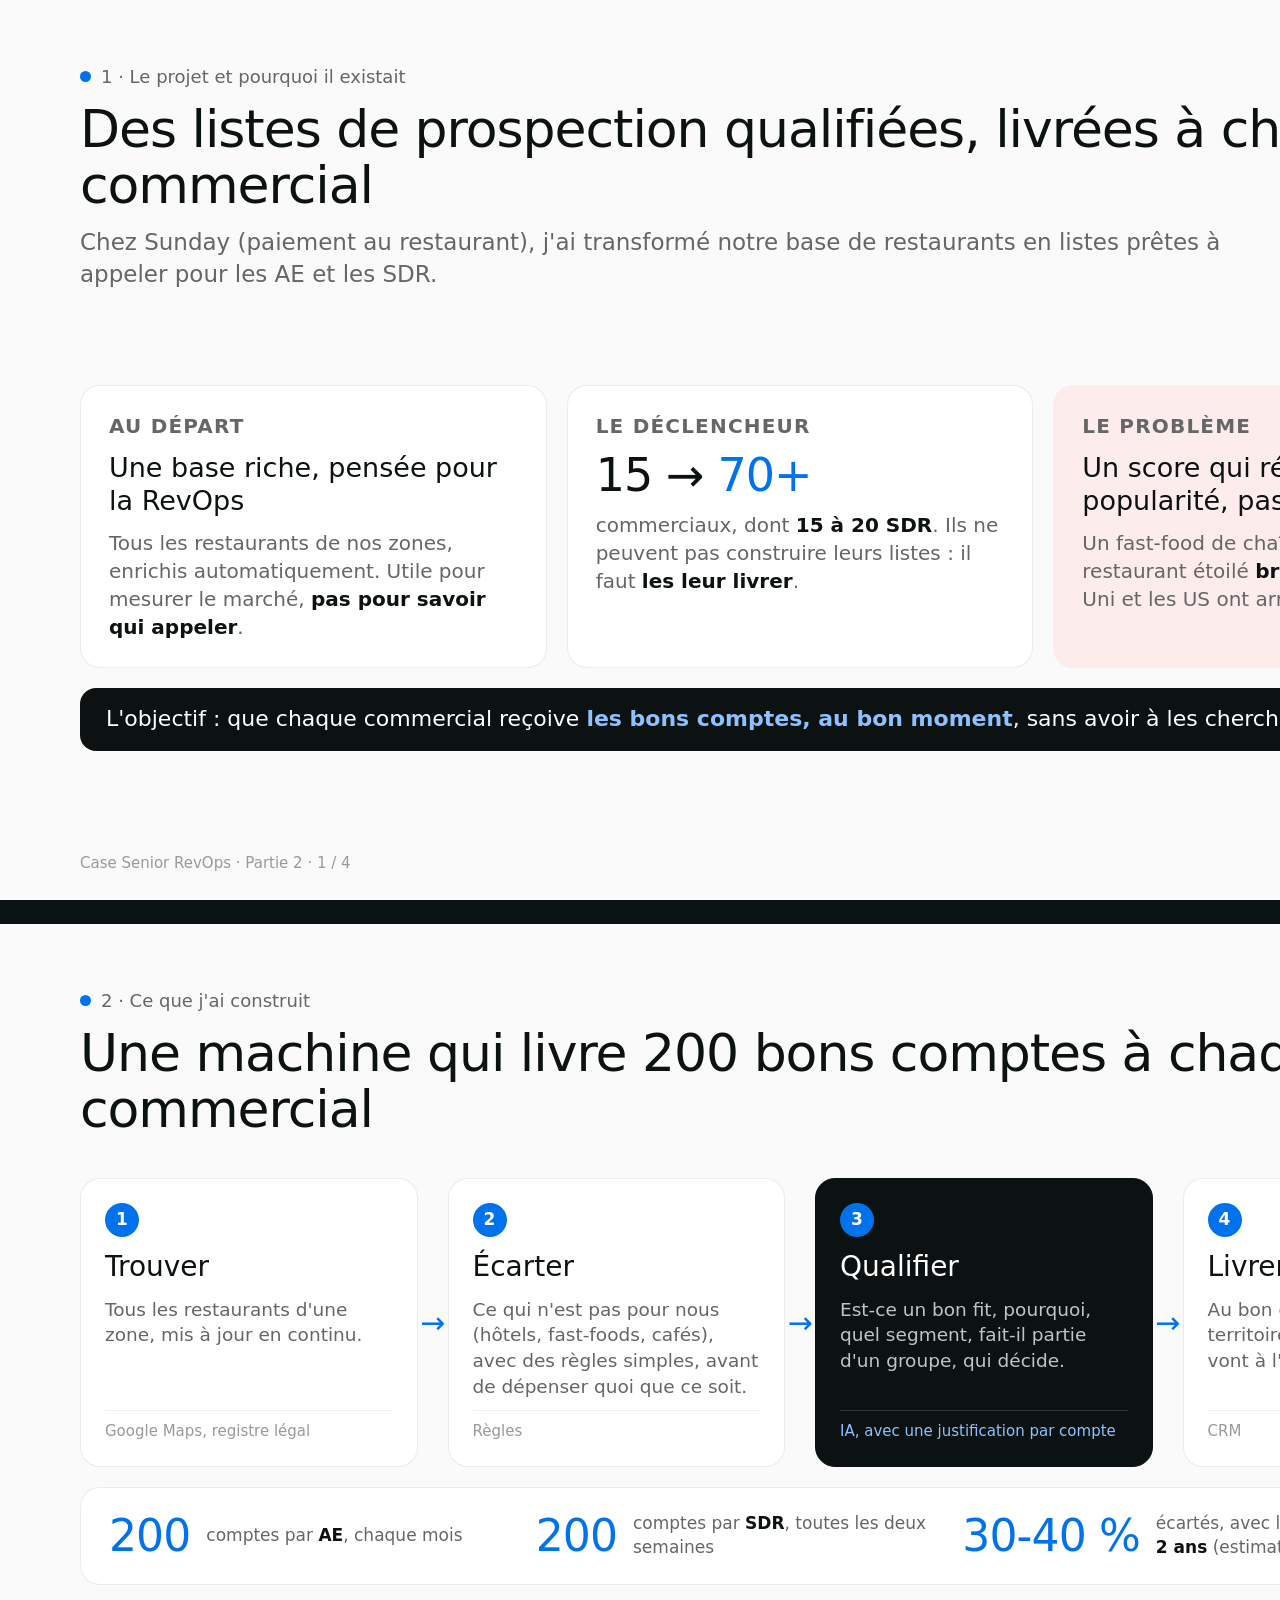
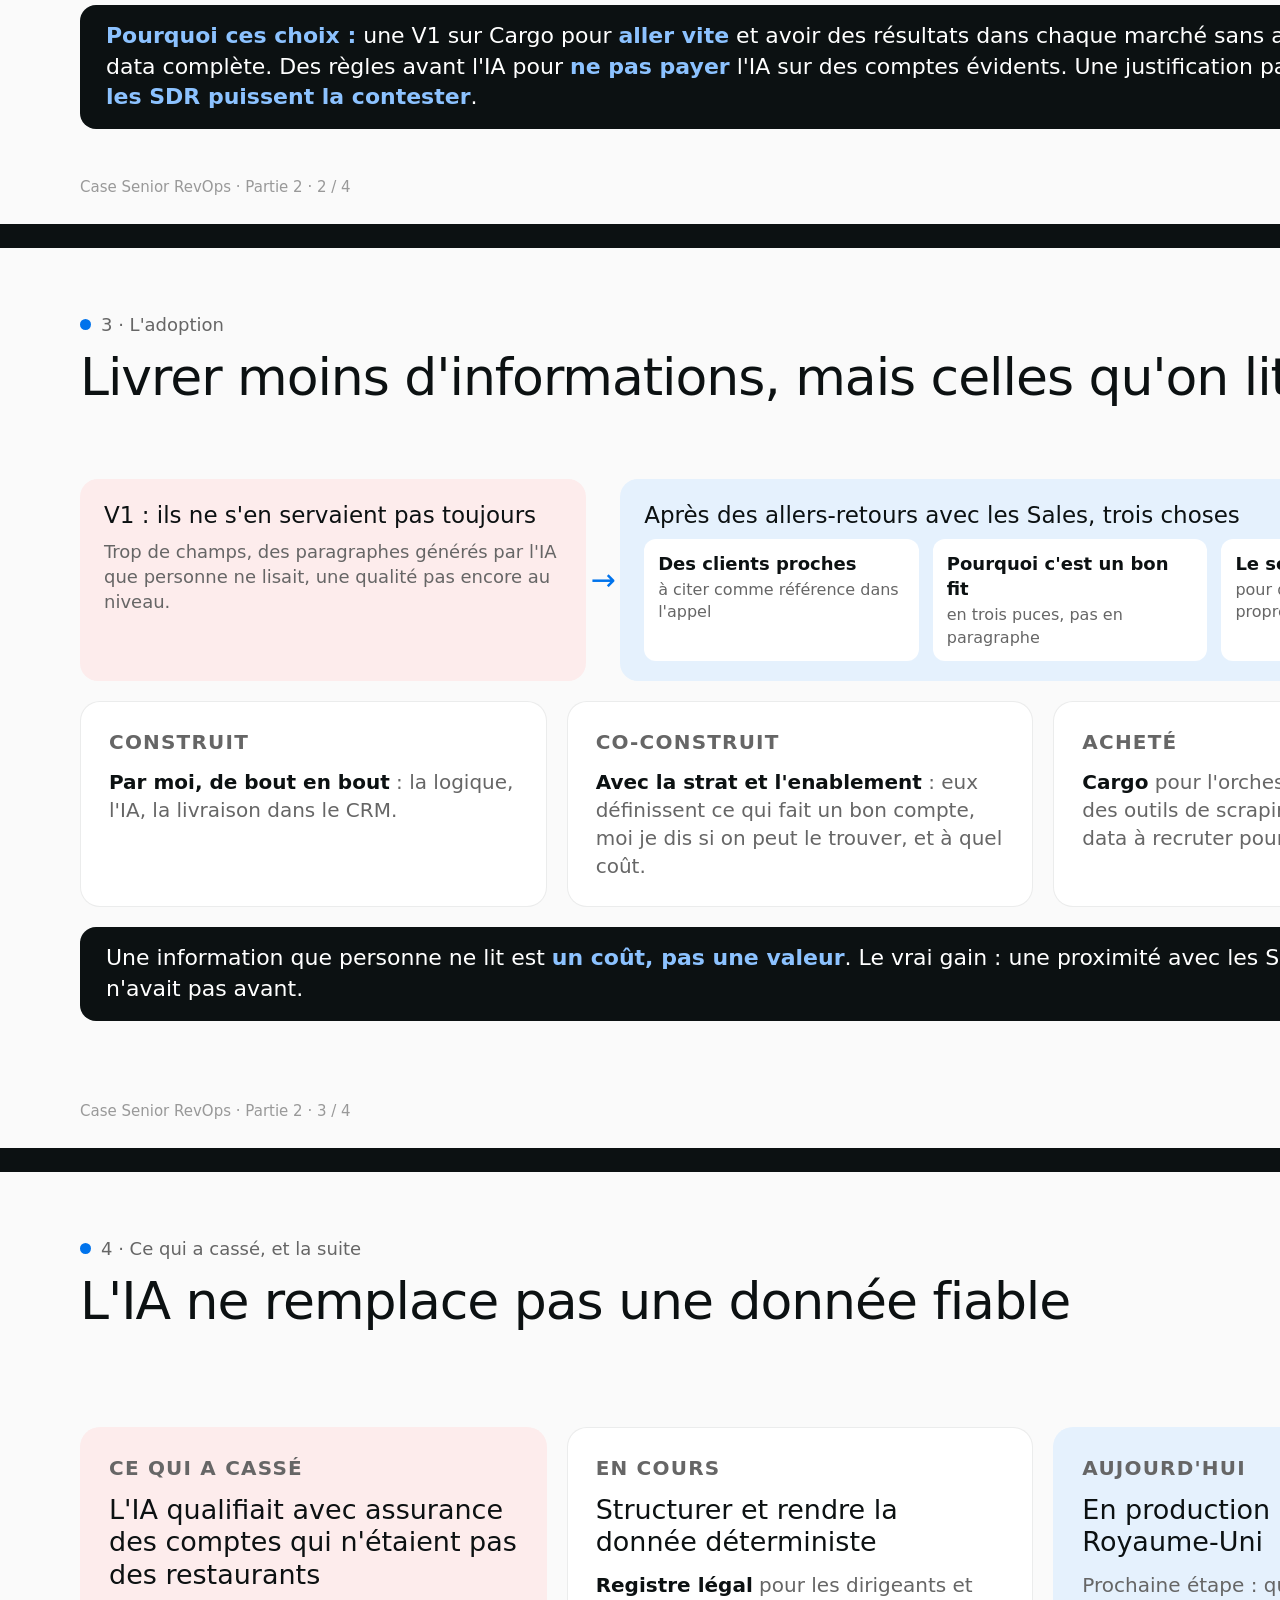
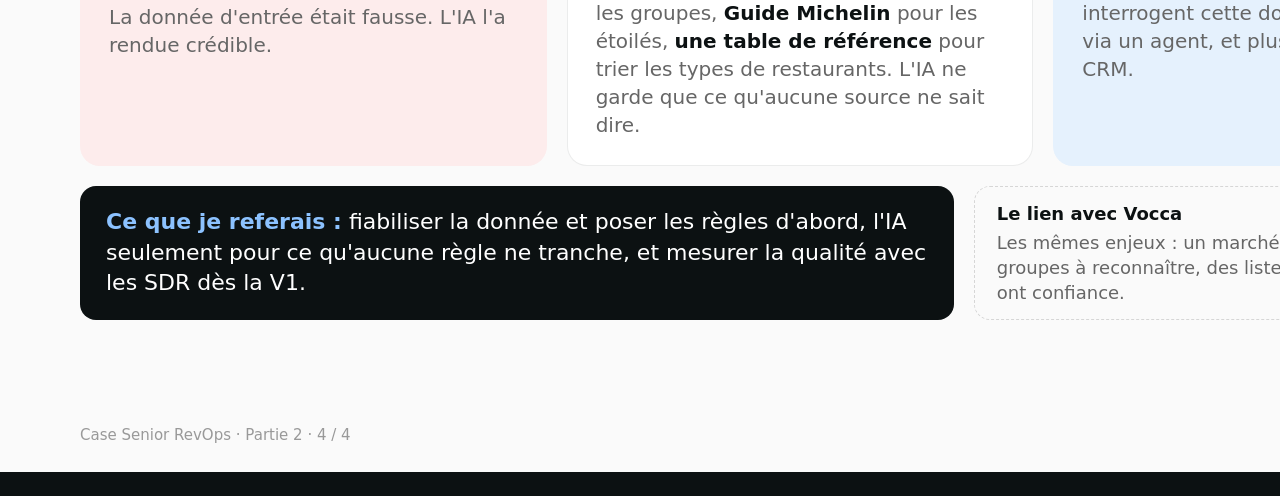
==== web/partie2.html @ 8e400aa2 "Part 2: support slides for a project I ran Four slides in French (why, what was built, adoption, wha" ====
<!doctype html>
<html lang="fr">
<head>
<meta charset="utf-8">
<meta name="viewport" content="width=device-width, initial-scale=1">
<meta name="robots" content="noindex, nofollow">
<title>Partie 2 · Listes qualifiées</title>
<link rel="stylesheet" href="https://api.fontshare.com/v2/css?f[]=satoshi@400,500,700&display=swap">
<style>
/* Same tokens as the Part 1 deck (web/style.css), inlined so this file stands alone.
   Fixed 1600x900 pages so the PDF export is one slide per page. */
:root {
  color-scheme: light;
  --brand: #0073ec; --brand-soft: #e5f1fd; --page: #fafafa; --surface: #ffffff;
  --text-primary: #0c1112; --text-secondary: #666666; --text-muted: #999999;
  --grid: #efefef; --axis: #d6d6d6; --border: rgba(12, 17, 18, 0.08);
  --good: #0ca30c; --critical: #d03b3b; --neutral-chip: #f3f4f5;
  --font-display: "Satoshi", system-ui, -apple-system, "Segoe UI", sans-serif;
  --font-body: system-ui, -apple-system, "Segoe UI", sans-serif;
}
@page { size: 1600px 900px; margin: 0; }
* { box-sizing: border-box; }
body { margin: 0; background: #0c1112; font-family: var(--font-body); color: var(--text-primary); line-height: 1.4; }
.slide { width: 1600px; height: 900px; margin: 0 auto 24px; background: var(--page); position: relative; overflow: hidden;
  padding: 64px 80px 72px; display: flex; flex-direction: column; break-after: page; }
@media print { body { background: var(--page); } .slide { margin: 0; } }
.kicker { font-size: 18px; color: var(--text-secondary); margin: 0 0 12px; display: flex; align-items: center; gap: 10px; }
.kicker::before { content: ""; width: 11px; height: 11px; border-radius: 50%; background: var(--brand); }
h2 { font-family: var(--font-display); font-weight: 500; font-size: 52px; letter-spacing: -0.02em; margin: 0; line-height: 1.08; }
.sub { font-size: 23px; color: var(--text-secondary); margin: 12px 0 0; max-width: 1200px; }
.body { flex: 1; display: flex; flex-direction: column; justify-content: center; min-height: 0; padding-top: 18px; gap: 20px; }
.footer { position: absolute; left: 80px; bottom: 26px; font-size: 15px; color: var(--text-muted); }
.panel { background: var(--surface); border: 1px solid var(--border); border-radius: 20px; padding: 24px 28px; }
.panel h3 { margin: 0 0 14px; font-family: var(--font-display); font-weight: 500; font-size: 26px; }
.label { font-size: 15px; font-weight: 600; color: var(--text-secondary); text-transform: uppercase; letter-spacing: 0.06em; margin: 0 0 10px; }
ul.clean { list-style: none; margin: 0; padding: 0; display: flex; flex-direction: column; gap: 10px; font-size: 19px; }
ul.clean li { padding-left: 22px; position: relative; }
ul.clean li::before { content: ""; position: absolute; left: 2px; top: 10px; width: 8px; height: 8px; border-radius: 50%; background: var(--axis); }
ul.clean li span { color: var(--text-secondary); }
.takeaway { padding: 16px 26px; border-radius: 16px; background: var(--text-primary); color: #fff; font-size: 22px; }
.takeaway b { color: #8cc2ff; font-weight: 600; }
.num { font-family: var(--font-display); font-size: 58px; font-weight: 500; letter-spacing: -0.02em; line-height: 1; }
.grid3 { display: grid; grid-template-columns: repeat(3, 1fr); gap: 20px; }

/* Slide 1 */
.s1 { display: grid; grid-template-columns: 1.15fr 0.85fr 1.1fr; gap: 20px; }
.growth { display: flex; flex-direction: column; gap: 14px; justify-content: center; }
.growth .row { display: flex; align-items: baseline; gap: 14px; }
.growth .arrow { color: var(--brand); font-size: 40px; }
.growth .num.to { color: var(--brand); }
.growth p { margin: 0; font-size: 19px; color: var(--text-secondary); }
.versus { display: grid; grid-template-columns: 1fr 1fr; gap: 12px; margin-top: 6px; }
.tier { border-radius: 14px; padding: 14px 16px; border: 1px solid var(--border); font-size: 17px; }
.tier b { display: block; font-family: var(--font-display); font-size: 21px; font-weight: 500; margin-bottom: 4px; }
.tier .badge { display: inline-block; font-size: 14px; font-weight: 700; padding: 3px 10px; border-radius: 999px; margin-bottom: 8px; }
.gold .badge { background: #fff3cf; color: #8a6200; }
.bronze .badge { background: #f6e3d6; color: #8a4a1f; }
.tier span { color: var(--text-secondary); }
.verdict { margin: 12px 0 0; font-size: 18px; color: var(--critical); font-weight: 600; }

/* Slide 2 */
.pipe { display: grid; grid-template-columns: 0.8fr 34px 0.75fr 34px 1.55fr 34px 0.95fr; align-items: stretch; }
.pipe .arrow { display: grid; place-items: center; color: var(--brand); font-size: 30px; }
.box { background: var(--surface); border: 1px solid var(--border); border-radius: 18px; padding: 20px 22px; display: flex; flex-direction: column; gap: 10px; }
.box h3 { margin: 0; font-family: var(--font-display); font-weight: 500; font-size: 23px; }
.box .tag { font-size: 14px; color: var(--text-secondary); text-transform: uppercase; letter-spacing: 0.06em; }
.box.core { background: var(--text-primary); color: #fff; border-color: var(--text-primary); }
.box.core .tag { color: #8cc2ff; }
.chips { display: flex; flex-wrap: wrap; gap: 7px; }
.chip { font-size: 16px; padding: 5px 12px; border-radius: 999px; background: var(--neutral-chip); }
.steps { list-style: none; margin: 0; padding: 0; display: flex; flex-direction: column; gap: 11px; }
.steps li { display: flex; gap: 12px; align-items: flex-start; font-size: 18px; }
.steps li i { font-style: normal; width: 28px; height: 28px; border-radius: 50%; background: var(--brand); color: #fff; display: grid; place-items: center; font-size: 15px; font-weight: 700; flex: none; }
.steps li b { font-weight: 600; display: block; }
.steps li span { font-size: 15.5px; color: rgba(255,255,255,0.72); }
.route { border-radius: 14px; padding: 12px 16px; font-size: 16px; border: 1px solid var(--border); }
.route b { display: block; font-size: 18px; margin-bottom: 2px; }
.route span { color: var(--text-secondary); }
.route.ent { background: var(--brand-soft); border-color: transparent; }
.route.pool { background: #e6f5e6; border-color: transparent; }
.route.back { background: var(--neutral-chip); border-color: transparent; }
.facts { display: grid; grid-template-columns: 1fr 1fr 1.3fr; gap: 20px; }
.fact { display: flex; gap: 16px; align-items: center; }
.fact .num { font-size: 44px; color: var(--brand); white-space: nowrap; }
.fact p { margin: 0; font-size: 17px; color: var(--text-secondary); }
.fact p b { color: var(--text-primary); }

/* Slide 3 */
.who { display: grid; grid-template-columns: repeat(3, 1fr); gap: 20px; }
.who .panel { display: flex; flex-direction: column; gap: 10px; }
.who .panel p { margin: 0; font-size: 19px; color: var(--text-secondary); }
.who .panel p b { color: var(--text-primary); }
.who .cost { margin-top: auto; font-family: var(--font-display); font-size: 30px; font-weight: 500; }
.who .cost span { display: block; font-family: var(--font-body); font-size: 16px; color: var(--text-secondary); font-weight: 400; }
.adopt { display: grid; grid-template-columns: 0.9fr 34px 1.6fr; align-items: stretch; }
.adopt .arrow { display: grid; place-items: center; color: var(--brand); font-size: 30px; }
.before { background: #fdecec; border-radius: 18px; padding: 20px 24px; }
.before h3, .after h3 { margin: 0 0 8px; font-family: var(--font-display); font-weight: 500; font-size: 23px; }
.before p { margin: 0; font-size: 18px; color: var(--text-secondary); }
.after { background: var(--brand-soft); border-radius: 18px; padding: 20px 24px; }
.kept { display: grid; grid-template-columns: repeat(3, 1fr); gap: 14px; }
.kept div { background: var(--surface); border-radius: 12px; padding: 12px 14px; font-size: 16px; color: var(--text-secondary); }
.kept div b { display: block; color: var(--text-primary); font-size: 18px; margin-bottom: 3px; }

/* Slide 4 */
.s4 { display: grid; grid-template-columns: 1fr 1.25fr 0.85fr; gap: 20px; }
.s4 .panel { display: flex; flex-direction: column; gap: 12px; }
.s4 .panel.broke { background: #fdecec; border-color: transparent; }
.quote { font-family: var(--font-display); font-size: 25px; font-weight: 500; line-height: 1.25; margin: 4px 0 0; }
.det { display: flex; flex-direction: column; gap: 10px; }
.det div { display: grid; grid-template-columns: 26px 1fr; gap: 10px; font-size: 17.5px; }
.det div i { font-style: normal; width: 24px; height: 24px; border-radius: 50%; background: #e6f5e6; color: var(--good); display: grid; place-items: center; font-weight: 700; font-size: 14px; margin-top: 1px; }
.det div.ai i { background: var(--brand-soft); color: var(--brand); }
.det div span { color: var(--text-secondary); }
.det div b { color: var(--text-primary); }
.redo { display: grid; grid-template-columns: 1.6fr 1fr; gap: 20px; }
.redo .takeaway { display: flex; flex-direction: column; justify-content: center; }
.link { border: 1px dashed var(--axis); border-radius: 16px; padding: 14px 22px; font-size: 18px; color: var(--text-secondary); display: flex; flex-direction: column; justify-content: center; }
.link b { color: var(--text-primary); display: block; margin-bottom: 4px; }
</style>
<style>
/* v2: shorter, business-first wording */
.cards3 { display: grid; grid-template-columns: repeat(3, 1fr); gap: 20px; }
.card { background: var(--surface); border: 1px solid var(--border); border-radius: 20px; padding: 26px 28px; display: flex; flex-direction: column; gap: 12px; }
.card h3 { margin: 0; font-family: var(--font-display); font-weight: 500; font-size: 27px; line-height: 1.2; }
.card p { margin: 0; font-size: 20px; color: var(--text-secondary); }
.card p b { color: var(--text-primary); }
.card.alert { background: #fdecec; border-color: transparent; }
.card.soft { background: var(--brand-soft); border-color: transparent; }
.machine { display: grid; grid-template-columns: 1fr 30px 1fr 30px 1fr 30px 1fr; align-items: stretch; }
.machine .arrow { display: grid; place-items: center; color: var(--brand); font-size: 30px; }
.stage { background: var(--surface); border: 1px solid var(--border); border-radius: 20px; padding: 24px 24px; display: flex; flex-direction: column; gap: 10px; }
.stage i { font-style: normal; width: 34px; height: 34px; border-radius: 50%; background: var(--brand); color: #fff; display: grid; place-items: center; font-weight: 700; font-size: 17px; }
.stage h3 { margin: 0; font-family: var(--font-display); font-weight: 500; font-size: 28px; }
.stage p { margin: 0; font-size: 18.5px; color: var(--text-secondary); }
.stage .how { margin-top: auto; font-size: 15px; color: var(--text-muted); border-top: 1px solid var(--grid); padding-top: 10px; }
.stage.core { background: var(--text-primary); border-color: var(--text-primary); color: #fff; }
.stage.core p { color: rgba(255,255,255,0.75); }
.stage.core .how { color: #8cc2ff; border-color: rgba(255,255,255,0.15); }
</style>
</head>
<body>

<section class="slide">
  <p class="kicker">1 · Le projet et pourquoi il existait</p>
  <h2>Des listes de prospection qualifiées, livrées à chaque commercial</h2>
  <p class="sub">Chez Sunday (paiement au restaurant), j'ai transformé notre base de restaurants en listes prêtes à appeler pour les AE et les SDR.</p>
  <div class="body">
    <div class="cards3">
      <div class="card">
        <p class="label">Au départ</p>
        <h3>Une base riche, pensée pour la RevOps</h3>
        <p>Tous les restaurants de nos zones, enrichis automatiquement. Utile pour mesurer le marché, <b>pas pour savoir qui appeler</b>.</p>
      </div>
      <div class="card">
        <p class="label">Le déclencheur</p>
        <h3><span class="num" style="font-size:46px">15 → <span style="color:var(--brand)">70+</span></span></h3>
        <p>commerciaux, dont <b>15 à 20 SDR</b>. Ils ne peuvent pas construire leurs listes : il faut <b>les leur livrer</b>.</p>
      </div>
      <div class="card alert">
        <p class="label">Le problème</p>
        <h3>Un score qui récompensait la popularité, pas le fit</h3>
        <p>Un fast-food de chaîne sortait <b>gold</b>, un restaurant étoilé <b>bronze</b>. Le Royaume-Uni et les US ont arrêté de s'en servir.</p>
      </div>
    </div>
    <div class="takeaway">L'objectif : que chaque commercial reçoive <b>les bons comptes, au bon moment</b>, sans avoir à les chercher.</div>
  </div>
  <span class="footer">Case Senior RevOps · Partie 2 · 1 / 4</span>
</section>

<section class="slide">
  <p class="kicker">2 · Ce que j'ai construit</p>
  <h2>Une machine qui livre 200 bons comptes à chaque commercial</h2>
  <div class="body">
    <div class="machine">
      <div class="stage"><i>1</i><h3>Trouver</h3><p>Tous les restaurants d'une zone, mis à jour en continu.</p><span class="how">Google Maps, registre légal</span></div>
      <div class="arrow">→</div>
      <div class="stage"><i>2</i><h3>Écarter</h3><p>Ce qui n'est pas pour nous (hôtels, fast-foods, cafés), avec des règles simples, avant de dépenser quoi que ce soit.</p><span class="how">Règles</span></div>
      <div class="arrow">→</div>
      <div class="stage core"><i>3</i><h3>Qualifier</h3><p>Est-ce un bon fit, pourquoi, quel segment, fait-il partie d'un groupe, qui décide.</p><span class="how">IA, avec une justification par compte</span></div>
      <div class="arrow">→</div>
      <div class="stage"><i>4</i><h3>Livrer</h3><p>Au bon commercial selon son territoire. Les grands groupes vont à l'équipe Enterprise.</p><span class="how">CRM</span></div>
    </div>
    <div class="panel facts">
      <div class="fact"><span class="num">200</span><p>comptes par <b>AE</b>, chaque mois</p></div>
      <div class="fact"><span class="num">200</span><p>comptes par <b>SDR</b>, toutes les deux semaines</p></div>
      <div class="fact"><span class="num">30-40 %</span><p>écartés, avec la raison, et <b>revus dans 2 ans</b> (estimation)</p></div>
    </div>
    <div class="takeaway"><b>Pourquoi ces choix :</b> une V1 sur Cargo pour <b>aller vite</b> et avoir des résultats dans chaque marché sans attendre une infra data complète. Des règles avant l'IA pour <b>ne pas payer</b> l'IA sur des comptes évidents. Une justification par compte pour que <b>les SDR puissent la contester</b>.</div>
  </div>
  <span class="footer">Case Senior RevOps · Partie 2 · 2 / 4</span>
</section>

<section class="slide">
  <p class="kicker">3 · L'adoption</p>
  <h2>Livrer moins d'informations, mais celles qu'on lit</h2>
  <div class="body">
    <div class="adopt">
      <div class="before">
        <h3>V1 : ils ne s'en servaient pas toujours</h3>
        <p>Trop de champs, des paragraphes générés par l'IA que personne ne lisait, une qualité pas encore au niveau.</p>
      </div>
      <div class="arrow">→</div>
      <div class="after">
        <h3>Après des allers-retours avec les Sales, trois choses</h3>
        <div class="kept">
          <div><b>Des clients proches</b>à citer comme référence dans l'appel</div>
          <div><b>Pourquoi c'est un bon fit</b>en trois puces, pas en paragraphe</div>
          <div><b>Le segment</b>pour qu'ils se fassent leurs propres listes</div>
        </div>
      </div>
    </div>
    <div class="cards3">
      <div class="card"><p class="label">Construit</p><p><b>Par moi, de bout en bout</b> : la logique, l'IA, la livraison dans le CRM.</p></div>
      <div class="card"><p class="label">Co-construit</p><p><b>Avec la strat et l'enablement</b> : eux définissent ce qui fait un bon compte, moi je dis si on peut le trouver, et à quel coût.</p></div>
      <div class="card"><p class="label">Acheté</p><p><b>Cargo</b> pour l'orchestration et l'IA, plus des outils de scraping. Pas d'équipe data à recruter pour lancer la V1.</p></div>
    </div>
    <div class="takeaway">Une information que personne ne lit est <b>un coût, pas une valeur</b>. Le vrai gain : une proximité avec les Sales que la RevOps n'avait pas avant.</div>
  </div>
  <span class="footer">Case Senior RevOps · Partie 2 · 3 / 4</span>
</section>

<section class="slide">
  <p class="kicker">4 · Ce qui a cassé, et la suite</p>
  <h2>L'IA ne remplace pas une donnée fiable</h2>
  <div class="body">
    <div class="cards3">
      <div class="card alert">
        <p class="label">Ce qui a cassé</p>
        <h3>L'IA qualifiait avec assurance des comptes qui n'étaient pas des restaurants</h3>
        <p>La donnée d'entrée était fausse. L'IA l'a rendue crédible.</p>
      </div>
      <div class="card">
        <p class="label">En cours</p>
        <h3>Structurer et rendre la donnée déterministe</h3>
        <p><b>Registre légal</b> pour les dirigeants et les groupes, <b>Guide Michelin</b> pour les étoilés, <b>une table de référence</b> pour trier les types de restaurants. L'IA ne garde que ce qu'aucune source ne sait dire.</p>
      </div>
      <div class="card soft">
        <p class="label">Aujourd'hui</p>
        <h3>En production en France et au Royaume-Uni</h3>
        <p>Prochaine étape : que les commerciaux interrogent cette donnée directement, via un agent, et plus seulement dans le CRM.</p>
      </div>
    </div>
    <div class="redo">
      <div class="takeaway"><span><b>Ce que je referais :</b> fiabiliser la donnée et poser les règles d'abord, l'IA seulement pour ce qu'aucune règle ne tranche, et mesurer la qualité avec les SDR dès la V1.</span></div>
      <div class="link"><b>Le lien avec Vocca</b>Les mêmes enjeux : un marché de sites physiques, des groupes à reconnaître, des listes en lesquelles les SDR ont confiance.</div>
    </div>
  </div>
  <span class="footer">Case Senior RevOps · Partie 2 · 4 / 4</span>
</section>

</body>
</html>
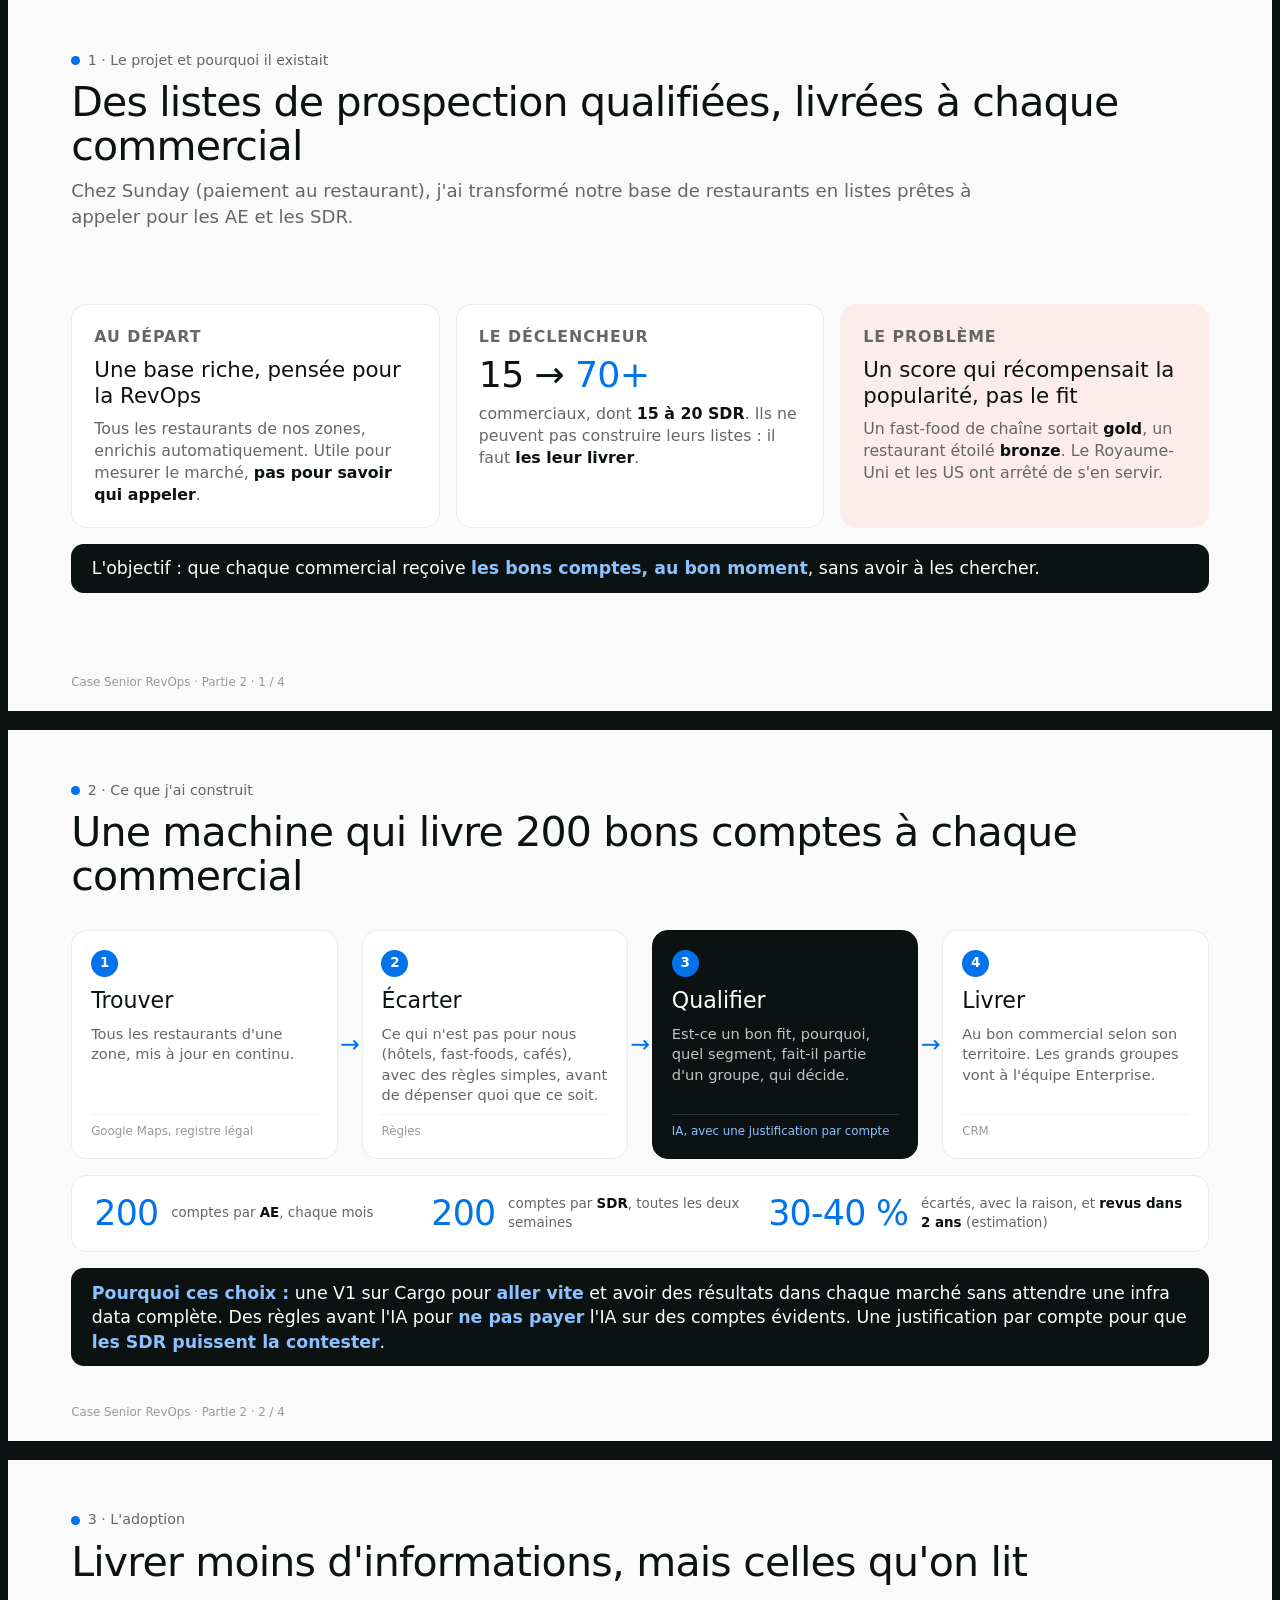
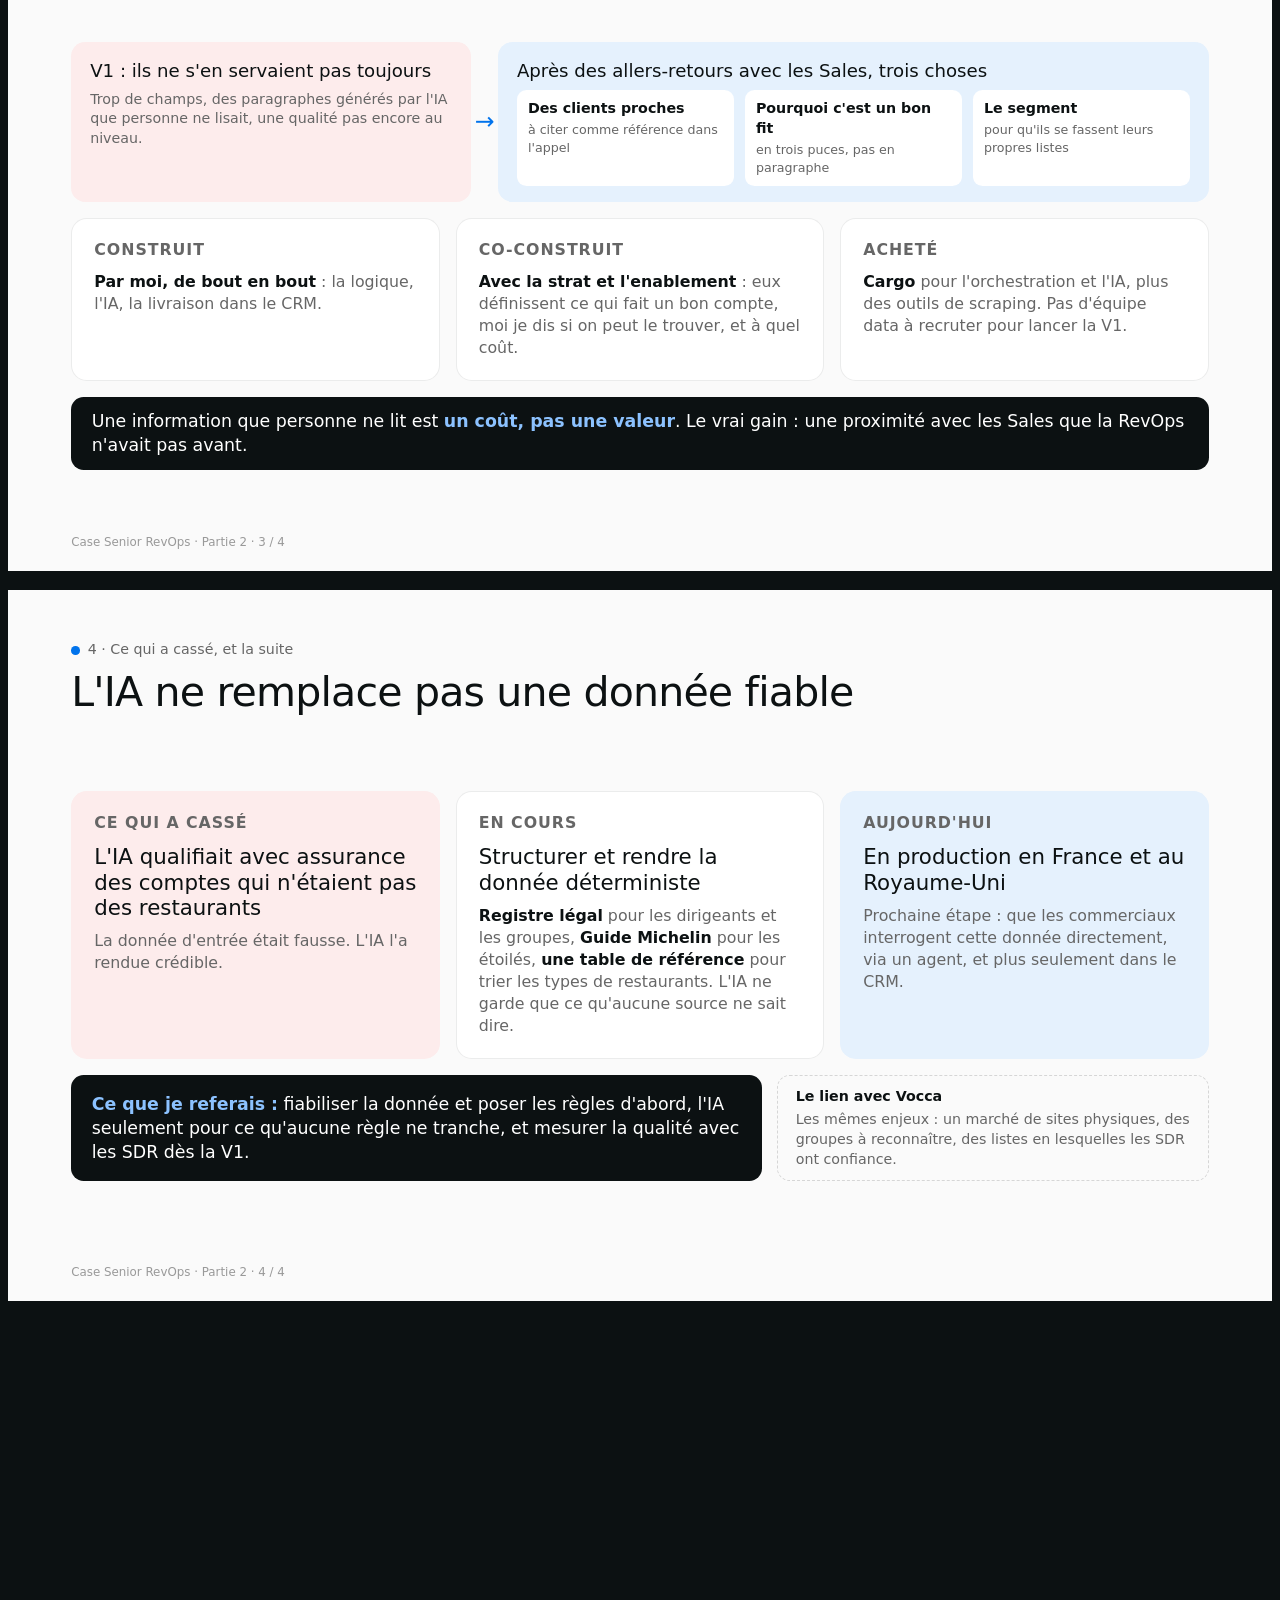
==== commit 059ad778: "Part 2 slides: scale to the window width on screen Co-Authored-By: Claude Opus 5.5 <noreply@anthropi" ====
--- a/web/partie2.html
+++ b/web/partie2.html
@@ -249,5 +249,13 @@
   <span class="footer">Case Senior RevOps · Partie 2 · 4 / 4</span>
 </section>
 
+<script>
+// Slides are fixed 1600x900 for the PDF export; on screen, scale them to the window width.
+const fit = () => { document.body.style.zoom = Math.min(1, (window.innerWidth - 16) / 1600); };
+window.addEventListener("resize", fit);
+window.addEventListener("beforeprint", () => { document.body.style.zoom = 1; });
+window.addEventListener("afterprint", fit);
+fit();
+</script>
 </body>
 </html>
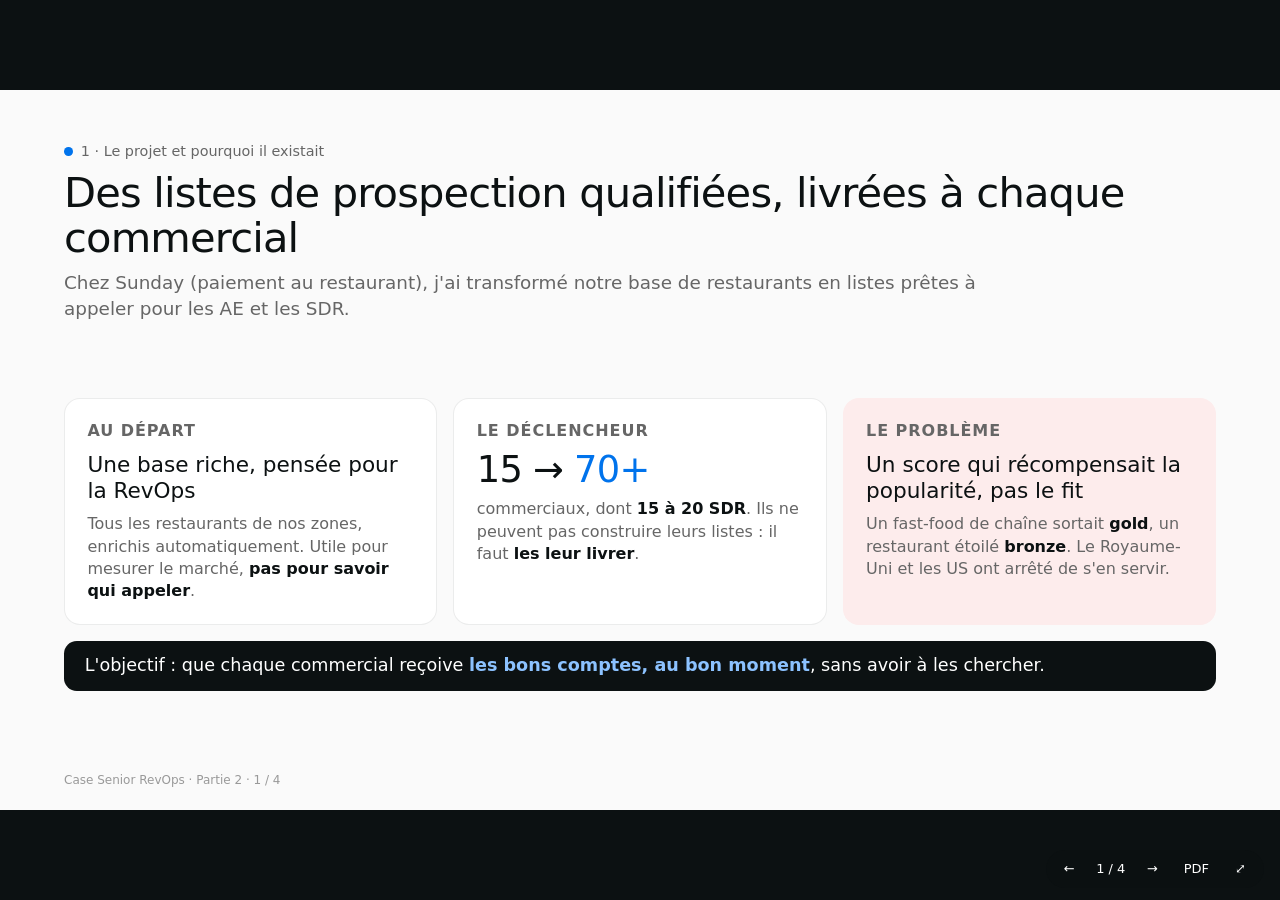
==== commit 39540d9a: "Part 2: slide-by-slide navigation, README section like Part 1 The slides now behave like the TAM dec" ====
--- a/web/partie2.html
+++ b/web/partie2.html
@@ -249,13 +249,70 @@
   <span class="footer">Case Senior RevOps · Partie 2 · 4 / 4</span>
 </section>
 
+<nav class="deck-nav" aria-label="Navigation">
+  <button type="button" id="prev" aria-label="Slide précédente">←</button>
+  <span id="counter" aria-live="polite"></span>
+  <button type="button" id="next" aria-label="Slide suivante">→</button>
+  <a href="partie2.pdf" class="deck-link">PDF</a>
+  <button type="button" id="fullscreen" aria-label="Plein écran">⤢</button>
+</nav>
+<style>
+/* On screen: one slide at a time, like the Part 1 deck. Print keeps every slide, one per page. */
+@media screen {
+  body { min-height: 100vh; display: grid; place-items: center; overflow: hidden; }
+  .slide { display: none; margin: 0; }
+  .slide.active { display: flex; }
+}
+@media print { .deck-nav { display: none; } }
+.deck-nav { position: fixed; bottom: 12px; right: 16px; display: flex; gap: 6px; align-items: center; background: rgba(12, 17, 18, 0.82); padding: 6px 8px; border-radius: 999px; color: #fff; font-size: 13px; z-index: 5; font-family: var(--font-body); }
+.deck-nav button, .deck-nav a { background: none; border: 0; color: #fff; font: inherit; cursor: pointer; padding: 4px 10px; border-radius: 999px; text-decoration: none; }
+.deck-nav button:hover, .deck-nav a:hover, .deck-nav button:focus-visible, .deck-nav a:focus-visible { background: rgba(255, 255, 255, 0.15); outline: none; }
+.deck-nav #counter { min-width: 40px; text-align: center; font-variant-numeric: tabular-nums; }
+:fullscreen .deck-nav { opacity: 0.15; }
+:fullscreen .deck-nav:hover { opacity: 1; }
+</style>
 <script>
-// Slides are fixed 1600x900 for the PDF export; on screen, scale them to the window width.
-const fit = () => { document.body.style.zoom = Math.min(1, (window.innerWidth - 16) / 1600); };
+"use strict";
+// Same controls as slides.html: arrows, PageUp/PageDown, space, Home/End, f for fullscreen, #n in the URL.
+const all = document.querySelectorAll(".slide");
+const total = all.length;
+let current = 0;
+
+// Slides are fixed 1600x900 for the PDF export; on screen, scale the slide to fit the window.
+function fit() {
+  const scale = Math.min(window.innerWidth / 1600, window.innerHeight / 900);
+  all.forEach((el) => { el.style.zoom = scale; });
+}
+function show(i) {
+  current = Math.max(0, Math.min(total - 1, i));
+  all.forEach((el, n) => el.classList.toggle("active", n === current));
+  document.getElementById("counter").textContent = `${current + 1} / ${total}`;
+  history.replaceState(null, "", `#${current + 1}`);
+}
+document.getElementById("prev").addEventListener("click", () => show(current - 1));
+document.getElementById("next").addEventListener("click", () => show(current + 1));
+document.getElementById("fullscreen").addEventListener("click", () => {
+  if (document.fullscreenElement) document.exitFullscreen();
+  else document.documentElement.requestFullscreen?.();
+});
+document.addEventListener("keydown", (e) => {
+  if (["ArrowRight", "PageDown", " "].includes(e.key)) { e.preventDefault(); show(current + 1); }
+  if (["ArrowLeft", "PageUp"].includes(e.key)) { e.preventDefault(); show(current - 1); }
+  if (e.key === "Home") show(0);
+  if (e.key === "End") show(total - 1);
+  if (e.key === "f") document.getElementById("fullscreen").click();
+});
+window.addEventListener("hashchange", () => {
+  const n = parseInt(location.hash.slice(1), 10);
+  if (Number.isFinite(n) && n - 1 !== current) show(n - 1);
+});
 window.addEventListener("resize", fit);
-window.addEventListener("beforeprint", () => { document.body.style.zoom = 1; });
+window.addEventListener("beforeprint", () => all.forEach((el) => { el.style.zoom = 1; }));
 window.addEventListener("afterprint", fit);
+
 fit();
+const fromHash = parseInt(location.hash.slice(1), 10);
+show(Number.isFinite(fromHash) ? fromHash - 1 : 0);
 </script>
 </body>
 </html>
